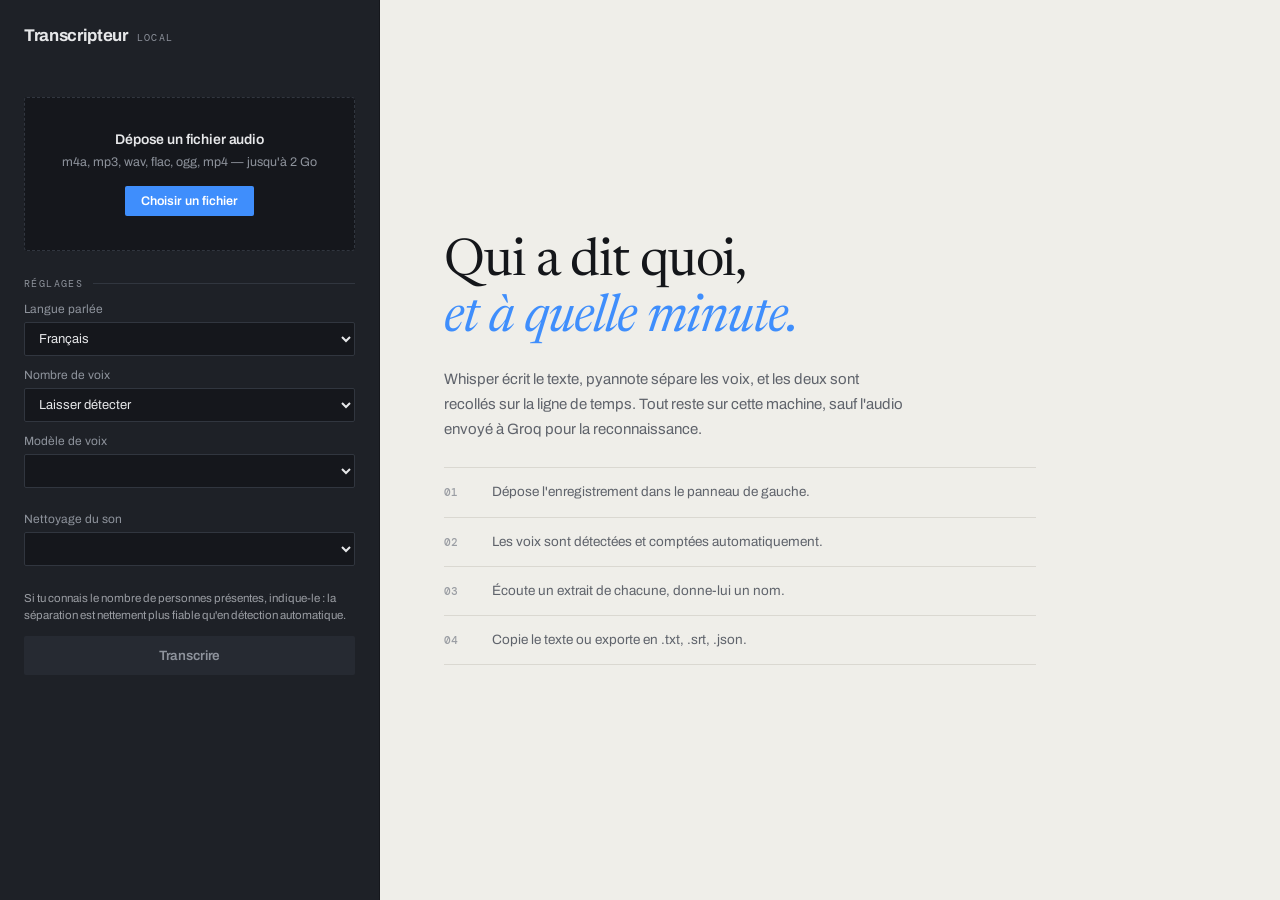
==== transcripteur/static/index.html @ 5317bdbe "Restituer ce qui s'est dit, plutôt qu'affirmer qui l'a dit Mesure qui tranche, sur la vraie réunion " ====
<!DOCTYPE html>
<html lang="fr">
<head>
<meta charset="utf-8">
<meta name="viewport" content="width=device-width, initial-scale=1">
<title>Transcripteur</title>
<link rel="preconnect" href="https://fonts.googleapis.com">
<link rel="preconnect" href="https://fonts.gstatic.com" crossorigin>
<link href="https://fonts.googleapis.com/css2?family=Archivo:wght@400;500;600;700&family=DM+Mono:wght@400;500&family=Newsreader:opsz,wght@6..72,400;6..72,500;6..72,600&display=swap" rel="stylesheet">
<style>
:root{
  --graphite:#1E2127;
  --graphite-deep:#15171C;
  --graphite-lift:#262A32;
  --line:#31363F;
  --paper:#EFEEE9;
  --paper-lift:#F7F6F2;
  --ink:#14161A;
  --ink-soft:#5F636B;
  --ink-faint:#9A9DA3;
  --on-dark:#E6E7E9;
  --on-dark-soft:#8E939C;
  --signal:#3F8EFC;
  --warn:#E4572E;
  --rail:380px;
  --sans:'Archivo',system-ui,sans-serif;
  --serif:'Newsreader',Georgia,serif;
  --mono:'DM Mono',ui-monospace,monospace;
}
*{box-sizing:border-box}
html,body{height:100%}
body{
  margin:0;
  font-family:var(--sans);
  background:var(--paper);
  color:var(--ink);
  -webkit-font-smoothing:antialiased;
}
button,input,select{font:inherit;color:inherit}
button{cursor:pointer;border:none;background:none}

/* ---------- ossature ---------- */
.shell{display:grid;grid-template-columns:var(--rail) 1fr;min-height:100vh}

.console{
  background:var(--graphite);
  color:var(--on-dark);
  padding:26px 24px 32px;
  display:flex;flex-direction:column;gap:26px;
  position:sticky;top:0;height:100vh;overflow-y:auto;
  border-right:1px solid var(--graphite-deep);
}
.stage{padding:0;min-width:0}

/* ---------- entête ---------- */
.wordmark{display:flex;align-items:baseline;gap:9px}
.wordmark b{
  font-weight:700;font-size:17px;letter-spacing:-.02em;
}
.wordmark span{
  font-family:var(--mono);font-size:10px;letter-spacing:.14em;
  text-transform:uppercase;color:var(--on-dark-soft);
}

/* ---------- dépôt du fichier ---------- */
.drop{
  border:1px dashed var(--line);
  border-radius:3px;
  padding:34px 18px;
  text-align:center;
  transition:border-color .18s,background .18s;
  background:var(--graphite-deep);
}
.drop.hot{border-color:var(--signal);background:#1A2230}
.drop h2{margin:0 0 6px;font-size:14px;font-weight:600;letter-spacing:-.01em}
.drop p{margin:0;font-size:12.5px;line-height:1.5;color:var(--on-dark-soft)}
.drop button{
  margin-top:14px;padding:8px 16px;
  background:var(--signal);color:#fff;border-radius:2px;
  font-size:12.5px;font-weight:600;
}
.drop button:hover{filter:brightness(1.08)}
.filetag{
  display:flex;align-items:center;justify-content:space-between;gap:10px;
  background:var(--graphite-deep);border:1px solid var(--line);
  border-radius:3px;padding:12px 14px;
}
.filetag .name{font-size:13px;font-weight:500;overflow:hidden;text-overflow:ellipsis;white-space:nowrap}
.filetag .meta{font-family:var(--mono);font-size:10.5px;color:var(--on-dark-soft);margin-top:3px}
.filetag button{color:var(--on-dark-soft);font-size:11px;text-decoration:underline;white-space:nowrap}
.filetag button:hover{color:var(--on-dark)}

/* ---------- réglages ---------- */
.group{display:flex;flex-direction:column;gap:12px}
.grouplabel{
  font-family:var(--mono);font-size:10px;letter-spacing:.14em;text-transform:uppercase;
  color:var(--on-dark-soft);display:flex;align-items:center;gap:10px;
}
.grouplabel::after{content:"";flex:1;height:1px;background:var(--line)}
.field{display:flex;flex-direction:column;gap:6px}
.field label{font-size:12px;color:var(--on-dark-soft)}
.field select,.field input{
  background:var(--graphite-deep);border:1px solid var(--line);
  border-radius:2px;padding:8px 10px;font-size:13px;color:var(--on-dark);
}
.field select:focus,.field input:focus{outline:2px solid var(--signal);outline-offset:1px}
.row{display:grid;grid-template-columns:1fr 1fr;gap:10px}
.hint{font-size:11.5px;line-height:1.5;color:var(--ink-faint);margin:0}

.go{
  width:100%;padding:12px;border-radius:2px;background:var(--signal);color:#fff;
  font-size:13.5px;font-weight:600;letter-spacing:-.01em;
}
.go:disabled{background:var(--graphite-lift);color:var(--on-dark-soft);cursor:not-allowed}
.go:not(:disabled):hover{filter:brightness(1.08)}

/* ---------- état ---------- */
.status{border-top:1px solid var(--line);padding-top:18px;margin-top:auto}
.status .stagetext{font-size:12.5px;display:flex;justify-content:space-between;gap:10px}
.status .stagetext em{font-style:normal;font-family:var(--mono);color:var(--on-dark-soft)}
.bar{height:2px;background:var(--line);margin-top:10px;overflow:hidden}
.bar i{display:block;height:100%;background:var(--signal);width:0;transition:width .4s ease}
.stop{
  width:100%;padding:9px;border-radius:2px;border:1px solid var(--line);
  background:var(--graphite-deep);color:var(--on-dark-soft);
  font-size:12.5px;font-weight:500;margin-top:8px;
}
.stop:hover{border-color:var(--warn);color:#F0C9BE}
.journal{
  margin-top:12px;border-top:1px solid var(--line);padding-top:10px;
  font-family:var(--mono);font-size:10.5px;line-height:1.7;
  color:var(--on-dark-soft);max-height:180px;overflow-y:auto;
}
.journal div{white-space:nowrap;overflow:hidden;text-overflow:ellipsis}
.journal div:last-child{color:var(--on-dark)}
.alert{
  border-left:2px solid var(--warn);padding:10px 12px;background:#2A1E1B;
  font-size:12.5px;line-height:1.5;color:#F0C9BE;border-radius:0 2px 2px 0;
}
.alert a{color:#fff}

/* ---------- écran vide ---------- */
.blank{
  min-height:100vh;display:flex;flex-direction:column;justify-content:center;
  padding:60px clamp(24px,5vw,80px);max-width:720px;
}
.blank h1{
  font-family:var(--serif);font-weight:400;font-size:clamp(34px,4.4vw,52px);
  line-height:1.08;letter-spacing:-.02em;margin:0 0 20px;
}
.blank h1 em{font-style:italic;color:var(--signal)}
.blank p{font-size:15px;line-height:1.65;color:var(--ink-soft);margin:0 0 26px;max-width:52ch}
.steps{display:flex;flex-direction:column;gap:0;border-top:1px solid #DAD8D1}
.steps div{
  display:grid;grid-template-columns:34px 1fr;gap:14px;align-items:baseline;
  padding:14px 0;border-bottom:1px solid #DAD8D1;
}
.steps b{font-family:var(--mono);font-size:11px;color:var(--ink-faint);font-weight:500}
.steps span{font-size:13.5px;color:var(--ink-soft);line-height:1.5}

/* ---------- première ouverture : la clé ---------- */
.setup{max-width:560px;padding:60px clamp(24px,5vw,80px);min-height:100vh;
  display:flex;flex-direction:column;justify-content:center}
.setup h1{font-family:var(--serif);font-weight:400;font-size:clamp(30px,3.8vw,44px);
  line-height:1.1;letter-spacing:-.02em;margin:0 0 16px}
.setup h1 em{font-style:italic;color:var(--signal)}
.setup p{font-size:15px;line-height:1.65;color:var(--ink-soft);margin:0 0 8px}
.setup ol{font-size:14.5px;line-height:1.75;color:var(--ink-soft);padding-left:20px;margin:14px 0 26px}
.setup a{color:var(--signal)}
.keyrow{display:flex;gap:8px;flex-wrap:wrap}
.keyrow input{flex:1;min-width:240px;font-family:var(--mono);font-size:13px;
  padding:11px 12px;border:1px solid #D6D4CD;border-radius:2px;background:#fff}
.keyrow input:focus{outline:2px solid var(--signal);outline-offset:1px}
.keyrow button{background:var(--signal);color:#fff;padding:11px 20px;border-radius:2px;
  font-size:13.5px;font-weight:600}
.keyrow button:disabled{background:#C9C7C0;cursor:not-allowed}
.keynote{font-size:12.5px;color:var(--ink-faint);margin-top:12px;line-height:1.55}
.keyerr{color:var(--warn);font-size:13px;margin-top:12px;font-weight:500}

/* ---------- bandeau des voix ---------- */
.channels{
  background:var(--paper-lift);border-bottom:1px solid #DAD8D1;
  padding:22px clamp(20px,4vw,44px);position:sticky;top:0;z-index:5;
  backdrop-filter:saturate(1.2);
}
.channels header{display:flex;align-items:baseline;justify-content:space-between;gap:16px;margin-bottom:16px;flex-wrap:wrap}
.channels h2{
  font-size:13px;font-weight:600;margin:0;letter-spacing:-.01em;
}
.channels h2 span{color:var(--ink-faint);font-weight:400}
.strips{display:grid;grid-template-columns:repeat(auto-fill,minmax(228px,1fr));gap:12px}
.strip{
  background:#fff;border:1px solid #E2E0D9;border-radius:3px;
  padding:12px 13px 13px;display:flex;flex-direction:column;gap:10px;
  border-top:2px solid var(--c);
}
.strip .top{display:flex;align-items:center;gap:9px}
.play{
  width:30px;height:30px;flex:none;border-radius:50%;
  background:var(--c);color:#fff;display:grid;place-items:center;
}
.play:disabled{opacity:.35;cursor:not-allowed}
.play svg{width:11px;height:11px;fill:currentColor;margin-left:1px}
.play.on svg{margin-left:0}
.strip .who{min-width:0;flex:1}
.strip .tag{
  font-family:var(--mono);font-size:10px;letter-spacing:.1em;text-transform:uppercase;
  color:var(--ink-faint);
}
.strip input{
  width:100%;border:none;border-bottom:1px solid #DDDBD4;background:none;
  padding:3px 0;font-size:14px;font-weight:500;letter-spacing:-.01em;
}
.strip input::placeholder{color:var(--ink-faint);font-weight:400}
.strip input:focus{outline:none;border-bottom-color:var(--c)}
.share{height:3px;background:#EAE8E1;border-radius:2px;overflow:hidden}
.share i{display:block;height:100%;background:var(--c);width:var(--w)}
.strip .stat{font-family:var(--mono);font-size:10.5px;color:var(--ink-faint);display:flex;justify-content:space-between}

/* ---------- transcription ---------- */
.doc{padding:34px clamp(20px,4vw,44px) 120px;max-width:860px}
.turn{display:grid;grid-template-columns:82px 1fr;gap:18px;padding:9px 0}
.turn+.turn{border-top:1px solid transparent}
.turn .tc{
  font-family:var(--mono);font-size:11px;color:var(--ink-faint);
  padding-top:6px;text-align:right;
}
.turn .tc:hover{color:var(--signal);text-decoration:underline}
.turn .said{min-width:0}
.turn .who{
  font-size:11px;font-weight:600;letter-spacing:.06em;text-transform:uppercase;
  color:var(--c);margin-bottom:3px;
}
.turn p{
  font-family:var(--serif);font-size:17.5px;line-height:1.62;margin:0;
  letter-spacing:-.005em;
}
.turn.same .who{visibility:hidden;height:0;margin:0}

/* ---------- lecteur ---------- */
.turn.live{background:#E7E4DA;border-radius:3px}
.turn.live p{color:var(--ink)}
.doc{padding-bottom:190px}

.deck{
  background:var(--graphite);color:var(--on-dark);
  border-top:1px solid var(--graphite-deep);
  padding:12px clamp(20px,4vw,44px) 14px;
  display:flex;flex-direction:column;gap:9px;
}
.deck[hidden]{display:none}
.deck .line{display:flex;align-items:center;gap:14px}
.deck button{color:var(--on-dark-soft)}
.deck button:hover{color:var(--on-dark)}
.deck .main{
  width:38px;height:38px;flex:none;border-radius:50%;
  background:var(--signal);color:#fff;display:grid;place-items:center;
}
.deck .main:hover{filter:brightness(1.1);color:#fff}
.deck .main svg{width:13px;height:13px;fill:currentColor}
.deck .skip{font-family:var(--mono);font-size:10.5px;letter-spacing:.02em;white-space:nowrap}
.deck .clock{font-family:var(--mono);font-size:11.5px;color:var(--on-dark-soft);white-space:nowrap}
.deck .who{font-size:12px;color:var(--on-dark-soft);overflow:hidden;text-overflow:ellipsis;
  white-space:nowrap;flex:1;text-align:right}
.deck .who b{color:var(--c,var(--on-dark));font-weight:600}
.scrub{
  position:relative;height:16px;flex:1;cursor:pointer;display:flex;align-items:center;
}
.scrub .track{height:3px;width:100%;background:var(--line);border-radius:2px;overflow:hidden}
.scrub .track i{display:block;height:100%;background:var(--signal);width:0}
.scrub .head{
  position:absolute;top:50%;width:10px;height:10px;border-radius:50%;
  background:#fff;transform:translate(-50%,-50%);left:0;pointer-events:none;
}
.deck .follow{font-size:11.5px;display:flex;align-items:center;gap:6px;white-space:nowrap}
.deck .follow i{width:7px;height:7px;border-radius:50%;background:var(--line);display:block}
.deck .follow.on i{background:var(--signal)}
.deck .rate{font-family:var(--mono);font-size:11px;min-width:34px;text-align:center}
@media (max-width:720px){
  .deck .skip,.deck .who{display:none}
}

.dock{position:fixed;bottom:0;left:0;right:0;z-index:9}
.dock[hidden]{display:none}
@media (min-width:901px){ .dock{left:var(--rail)} }
.exportbar{
  background:var(--paper-lift);border-top:1px solid #DFDDD6;
  padding:11px clamp(20px,4vw,44px);display:flex;gap:8px;flex-wrap:wrap;align-items:center;
}
.exportbar button{
  border:1px solid #D6D4CD;background:#fff;padding:8px 14px;border-radius:2px;
  font-size:12.5px;font-weight:500;
}
.exportbar button:hover{border-color:var(--ink);}
.exportbar .said{font-size:12px;color:var(--ink-faint);align-self:center}

@media (max-width:900px){
  .shell{grid-template-columns:1fr}
  .console{position:static;height:auto;border-right:none;border-bottom:1px solid var(--graphite-deep)}
  .channels{position:static}
  .turn{grid-template-columns:1fr;gap:2px}
  .turn .tc{text-align:left;padding-top:0}
}
@media (prefers-reduced-motion:reduce){
  *{transition:none!important;animation:none!important}
}
:focus-visible{outline:2px solid var(--signal);outline-offset:2px}
  .panneau{
    border-top:1px solid var(--rule);padding:14px clamp(16px,3vw,28px);
    max-height:46vh;overflow-y:auto;background:var(--paper);font-size:13px;
  }
  .panneau h4{font-size:12px;letter-spacing:.08em;text-transform:uppercase;
    color:var(--ink-faint);margin:0 0 10px}
  .panneau .row{display:flex;gap:10px;align-items:flex-start;padding:7px 0;
    border-bottom:1px solid var(--rule)}
  .panneau .row:last-child{border-bottom:0}
  .panneau .av{color:var(--ink-faint);text-decoration:line-through}
  .panneau .ap{color:var(--ink)}
  .panneau label{display:flex;gap:7px;align-items:center;cursor:pointer}
  .panneau .opts{display:flex;gap:16px;flex-wrap:wrap;align-items:center;margin-bottom:12px}
  .panneau pre{white-space:pre-wrap;font:inherit;margin:0}
  .cmp{display:grid;grid-template-columns:1fr 1fr;gap:16px;margin-top:6px}
  .cmp p{margin:2px 0 0;line-height:1.5}
  .cmph{font-size:10.5px;letter-spacing:.09em;text-transform:uppercase;color:var(--ink-faint)}
  .cmp mark{background:none;padding:0}
  .cmp mark.ote{background:rgba(228,87,46,.16);text-decoration:line-through;
    text-decoration-color:rgba(228,87,46,.6)}
  .cmp mark.mis{background:rgba(125,175,58,.20)}
  .panneau .extrait{margin:4px 0 0;color:var(--ink-faint);line-height:1.45}
  @media (max-width:720px){ .cmp{grid-template-columns:1fr} }
  .apercu{margin-top:10px;border:1px solid var(--rule);border-radius:8px;
    padding:10px 12px;background:var(--paper-2,rgba(0,0,0,.02));max-height:260px;
    overflow:auto}
  .apercu-tete{font-size:10.5px;letter-spacing:.09em;text-transform:uppercase;
    color:var(--ink-faint);margin-bottom:6px}
  .apercu pre{white-space:pre-wrap;font:inherit;font-size:12px;line-height:1.5;
    margin:0;color:var(--ink-soft)}
  .panneau .keyrow{display:flex;gap:8px;margin:6px 0}
  .panneau .keyrow input{flex:1;padding:8px 11px;border:1px solid var(--rule);
    border-radius:7px;background:var(--paper);color:var(--ink);font:inherit;font-size:12.5px}
  .panneau .keyerr{color:var(--warn,#c0392b)}
  .panneau textarea{
    width:100%;margin-top:10px;padding:9px 11px;border:1px solid var(--rule);
    border-radius:7px;background:var(--paper);color:var(--ink);
    font:inherit;font-size:12.5px;resize:vertical;
  }
</style>
</head>
<body>
<div class="shell">

  <aside class="console">
    <div class="wordmark"><b>Transcripteur</b><span>local</span></div>

    <div id="alerts"></div>

    <div id="dropzone" class="drop">
      <h2>Dépose un fichier audio</h2>
      <p>m4a, mp3, wav, flac, ogg, mp4&nbsp;— jusqu'à 2 Go</p>
      <button type="button" id="pick">Choisir un fichier</button>
      <input type="file" id="file" accept="audio/*,video/mp4,video/quicktime" hidden>
    </div>

    <div class="group">
      <div class="grouplabel">Réglages</div>
      <div class="field">
        <label for="lang">Langue parlée</label>
        <select id="lang">
          <option value="fr" selected>Français</option>
          <option value="en">Anglais</option>
          <option value="es">Espagnol</option>
          <option value="de">Allemand</option>
          <option value="it">Italien</option>
          <option value="pt">Portugais</option>
          <option value="nl">Néerlandais</option>
          <option value="zh">Chinois (mandarin)</option>
          <option value="ja">Japonais</option>
          <option value="ko">Coréen</option>
          <option value="ru">Russe</option>
          <option value="uk">Ukrainien</option>
          <option value="pl">Polonais</option>
          <option value="cs">Tchèque</option>
          <option value="ro">Roumain</option>
          <option value="el">Grec</option>
          <option value="tr">Turc</option>
          <option value="ar">Arabe</option>
          <option value="he">Hébreu</option>
          <option value="hi">Hindi</option>
          <option value="id">Indonésien</option>
          <option value="vi">Vietnamien</option>
          <option value="sv">Suédois</option>
          <option value="da">Danois</option>
          <option value="no">Norvégien</option>
          <option value="fi">Finnois</option>
          <option value="">Détection automatique</option>
        </select>
      </div>
      <div class="field">
        <label for="count">Nombre de voix</label>
        <select id="count">
          <option value="auto" selected>Laisser détecter</option>
          <option value="1">1 (pas de séparation)</option>
          <option value="2">2</option>
          <option value="3">3</option>
          <option value="4">4</option>
          <option value="5">5</option>
          <option value="6">6</option>
          <option value="7">7</option>
          <option value="8">8</option>
        </select>
      </div>
      <div class="field">
        <label for="emb">Modèle de voix</label>
        <select id="emb"></select>
        <p class="hint" id="embnote" style="margin-top:6px"></p>
      </div>
      <div class="field">
        <label for="clean">Nettoyage du son</label>
        <select id="clean"></select>
        <p class="hint" id="cleannote" style="margin-top:6px"></p>
      </div>
      <p class="hint">Si tu connais le nombre de personnes présentes, indique-le : la séparation est nettement plus fiable qu'en détection automatique.</p>
      <button class="go" id="go" disabled>Transcrire</button>
    </div>

    <button id="changekey" style="font-size:11.5px;color:var(--on-dark-soft);text-decoration:underline;text-align:left" hidden>Changer la clé Groq</button>

    <div class="status" id="status" hidden>
      <div class="stagetext"><span id="stage">En attente</span><em id="pct">0 %</em></div>
      <div class="stagetext" style="margin-top:4px"><span style="color:var(--ink-faint);font-size:11.5px" id="elapsed"></span></div>
      <div class="bar"><i id="fill"></i></div>
      <button class="stop" id="stop" hidden>Arrêter le traitement</button>
      <div class="journal" id="journal"></div>
    </div>
  </aside>

  <main class="stage" id="stage-area">
    <div class="blank">
      <h1>Qui a dit quoi,<br><em>et à quelle minute.</em></h1>
      <p>Whisper écrit le texte, pyannote sépare les voix, et les deux sont recollés sur la ligne de temps. Tout reste sur cette machine, sauf l'audio envoyé à Groq pour la reconnaissance.</p>
      <div class="steps">
        <div><b>01</b><span>Dépose l'enregistrement dans le panneau de gauche.</span></div>
        <div><b>02</b><span>Les voix sont détectées et comptées automatiquement.</span></div>
        <div><b>03</b><span>Écoute un extrait de chacune, donne-lui un nom.</span></div>
        <div><b>04</b><span>Copie le texte ou exporte en .txt, .srt, .json.</span></div>
      </div>
    </div>
  </main>

</div>

<div class="dock" id="dock" hidden>
<div class="exportbar">
      <button data-x="copy">Copier le texte</button>
      <button data-x="txt">Enregistrer .txt</button>
      <button data-x="srt">Sous-titres .srt</button>
      <button data-x="json">Données .json</button>
      <button id="reread">Relire</button>
      <button id="sum">Résumer</button>
      <button id="asread" hidden>Voir la version relue</button>
      <span class="said" id="said"></span>
</div>
<div class="panneau" id="panneau" hidden></div>
<div class="deck" id="deck" hidden>
  <div class="line">
    <button class="skip" id="prev" aria-label="Réplique précédente">◀◀</button>
    <button class="main" id="pp" aria-label="Lecture">
      <svg viewBox="0 0 12 12"><path d="M2 1l9 5-9 5z"/></svg>
    </button>
    <button class="skip" id="next" aria-label="Réplique suivante">▶▶</button>
    <button class="skip" id="back" aria-label="Reculer de 10 secondes">−10 s</button>
    <div class="scrub" id="scrub" role="slider" aria-label="Position de lecture" tabindex="0">
      <div class="track"><i id="played"></i></div>
      <div class="head" id="head"></div>
    </div>
    <button class="skip" id="fwd" aria-label="Avancer de 10 secondes">+10 s</button>
    <button class="rate" id="rate" aria-label="Vitesse de lecture">1×</button>
  </div>
  <div class="line">
    <span class="clock" id="clock">0:00 / 0:00</span>
    <button class="follow on" id="follow" aria-pressed="true"><i></i>Suivre le texte</button>
    <span class="who" id="nowwho"></span>
  </div>
</div>
</div>


<audio id="player" hidden></audio>
<audio id="sampler" hidden></audio>

<script>
const $ = s => document.querySelector(s);
const api = (p, o) => fetch(p, o).then(async r => {
  const body = await r.json().catch(() => ({}));
  if (!r.ok) throw new Error(body.detail || `Erreur ${r.status}`);
  return body;
});

let picked = null, jobId = null, job = null, objectUrl = null, poll = null;
let names = {};

/* ---------- première ouverture : la clé ---------- */
let ready = false;

api('/api/health').then(h => {
  ready = h.has_key;
  if (!ready) askForKey();
  else if (!h.key_from_env) $('#changekey').hidden = false;
}).catch(() => {});

/* ---------- modèles de voix ----------

   Le catalogue vient du serveur et se réordonne selon la langue choisie :
   un modèle entraîné sur du mandarin n'a rien à faire en tête de liste
   pour du français. Le classement traduit la langue d'entraînement, pas
   une précision mesurée — l'intitulé le dit, pour ne pas laisser croire
   à un palmarès.

   Rien n'est téléchargé ici. Le poids s'affiche à côté des modèles
   absents, et le fichier ne part qu'au lancement d'une transcription. */
let catalogue = [];
let nettoyeurs = [];

async function loadModels() {
  const sel = $('#emb'), note = $('#embnote');
  const wanted = sel.value;
  try {
    const data = await api('/api/models?langue=' + encodeURIComponent($('#lang').value));
    catalogue = data.modeles;
    nettoyeurs = data.nettoyeurs || [];
    const vieux = $('#clean').value;
    $('#clean').innerHTML = nettoyeurs.map(n => {
      const poids = n.telecharge ? 'sur cet ordinateur' : `${Math.round(n.mo)} Mo à télécharger`;
      return `<option value="${n.cle}">${escapeHtml(n.nom)} — ${poids}</option>`;
    }).join('') + '<option value="">Aucun — garder le son tel quel</option>';
    $('#clean').value = vieux || data.nettoyeur_defaut || '';
    describeClean();
    sel.innerHTML = '<option value="auto">Choisir pour moi, selon la langue</option>'
      + catalogue.map(m => {
        const poids = m.telecharge ? 'sur cet ordinateur' : `${Math.round(m.mo)} Mo à télécharger`;
        return `<option value="${m.cle}">${escapeHtml(m.nom)} — ${poids}</option>`;
      }).join('');
    sel.value = (wanted && (wanted === 'auto' || catalogue.some(m => m.cle === wanted)))
      ? wanted : 'auto';
    describeModel();
  } catch {
    note.textContent = '';
  }
}

function describeModel() {
  const note = $('#embnote');
  if ($('#emb').value === 'auto') {
    note.textContent = $('#lang').value
      ? "Le modèle sera choisi d'après la langue indiquée."
      : "La langue sera reconnue sur une minute d'enregistrement, puis le "
        + "modèle choisi en conséquence. Si l'enregistrement mêle plusieurs "
        + "langues, indiquer la langue principale donne un meilleur résultat.";
    return;
  }
  const m = catalogue.find(x => x.cle === $('#emb').value);
  if (!m) { note.textContent = ''; return; }
  const lent = m.poids >= 1.8 ? ` Environ ${m.poids.toFixed(1)}× le temps de calcul du plus rapide.` : '';
  note.textContent = m.note + lent +
    (m.telecharge ? '' : ' Le téléchargement se fera au lancement, une seule fois.');
}

function describeClean() {
  const n = nettoyeurs.find(x => x.cle === $('#clean').value);
  const note = $('#cleannote');
  if (!n) {
    note.textContent = "Le son part tel quel. À essayer si l'enregistrement est "
      + "déjà propre, ou si le nettoyage dégrade le résultat.";
    return;
  }
  note.textContent = n.note + ` Compter environ une minute de calcul par `
    + `${Math.round(n.vitesse)} minutes d'enregistrement.`;
}

$('#clean').onchange = describeClean;
$('#emb').onchange = describeModel;
$('#lang').addEventListener('change', loadModels);
loadModels();

/* ---------- relecture et résumé ---------- */
let relOpts = null, relTimer = null, corrections = [];

/* Le contexte saisi est retenu d'un panneau à l'autre : les sigles et les
   rôles valent pour la relecture comme pour le résumé, et personne n'a
   envie de les retaper. */
let contexteMemo = '';

/* Le choix du modèle de relecture n'est pas un réglage de confort : un
   modèle à grand contexte lit la réunion entière d'un coup, un petit la
   lit par tranches de dix blocs sans savoir ce qui s'est dit avant. On
   le montre donc, au lieu de laisser deviner. */
async function majModeles() {
  const sel = $('#rmod');
  if (!sel) return;
  let d;
  try { d = await api('/api/relecture/modeles'); } catch { return; }
  const choisi = sel.value || d.defaut;
  sel.innerHTML = d.modeles.map(m => `<option value="${m.cle}"
    ${m.dispo ? '' : 'disabled'} ${m.cle === choisi && m.dispo ? 'selected' : ''}>
    ${m.nom}${m.dispo ? '' : ' — clé manquante'}</option>`).join('');
  const actuel = d.modeles.find(m => m.cle === sel.value) || {};
  const manquants = d.modeles.filter(m => !m.dispo && m.gratuit);
  $('#rmodnote').innerHTML = (actuel.note || '')
    + (actuel.un_appel
        ? ' <b>Lit la réunion entière d\'un seul coup.</b>'
        : ' <b>Lit par tranches de dix blocs</b>, sans voir le reste de la réunion.')
    + (manquants.length && !actuel.un_appel
        ? ` <a href="#" id="addkey">Ajouter une clé ${manquants[0].fournisseur === 'google'
            ? 'Gemini (gratuite)' : manquants[0].nom}</a> pour la lecture d'un seul tenant.`
        : '');
  const lien = $('#addkey');
  if (lien) lien.onclick = (e) => { e.preventDefault(); panneauCle(d.fournisseurs); };
}

/* Saisie d'une clé pour un fournisseur donné, sans quitter le panneau. */
function panneauCle(fiches) {
  const f = fiches.google ? 'google' : Object.keys(fiches)[0];
  const fiche = fiches[f];
  $('#rmodnote').innerHTML = `<div class="keyrow">
      <input type="password" id="kin" placeholder="${[].concat(fiche.prefixe).join(' ou ')}…"
             spellcheck="false" autocomplete="off">
      <button id="ksave">Enregistrer</button>
    </div>
    <span class="hint">Gratuit, sans carte bancaire, sur
    <a href="https://${fiche.ou}" target="_blank" rel="noopener">${fiche.ou}</a>.
    La clé est rangée dans le trousseau du système et n'est envoyée qu'à
    ${fiche.nom}.</span>`;
  $('#kin').focus();
  $('#ksave').onclick = async () => {
    const b = $('#ksave');
    b.disabled = true; b.textContent = 'Vérification…';
    try {
      await api('/api/key', { method: 'POST',
        headers: { 'Content-Type': 'application/json' },
        body: JSON.stringify({ key: $('#kin').value, fournisseur: f }) });
      majModeles();
    } catch (err) {
      $('#rmodnote').innerHTML = `<span class="keyerr">${escapeHtml(err.message)}</span>`;
      setTimeout(() => majModeles(), 2500);
    }
  };
}
function ctx() {
  const champ = $('#rctx') || $('#sctx');
  contexteMemo = champ ? champ.value.trim() : contexteMemo;
  return contexteMemo;
}

/* Ces deux boutons vivent dans le socle, affiché dès l'écran de la clé.
   Sans ce garde-fou, les cliquer avant d'avoir un transcript lèverait une
   erreur sur `job.id`. */
function pret() {
  if (job && job.status === 'done' && job.blocks && job.blocks.length) return true;
  flash('Il faut un transcript terminé.');
  return false;
}

async function ensureRelOpts() {
  if (!relOpts) relOpts = await api('/api/relecture');
  return relOpts;
}

function closePanel() { $('#panneau').hidden = true; $('#panneau').innerHTML = ''; }

$('#reread').onclick = async () => {
  if (!pret()) return;
  const o = await ensureRelOpts();
  const p = $('#panneau');
  p.hidden = false;
  p.innerHTML = `<h4>Relecture</h4>
    <div class="opts">
      <label><input type="checkbox" id="ratt" checked> Corriger l'attribution</label>
      <label><input type="checkbox" id="rtxt" checked> Corriger le texte</label>
      <select id="rmod">${o.modeles.map(m =>
        `<option value="${m.cle}"${m.cle === o.defaut ? ' selected' : ''}>${escapeHtml(m.nom)}</option>`).join('')}</select>
      <button id="rgo">Lancer</button>
      <button id="rno">Fermer</button>
    </div>
    <p class="hint" id="rmodnote">…</p>
    <textarea id="rctx" rows="3" placeholder="Contexte : sigles, noms propres, rôle de chacun. Par exemple « AEPP = Association des entreprises. Vincent développe le site, Annie dirige, Dominique gère les locaux. »"></textarea>
    <p class="hint" id="rcout">…</p>
    <p class="hint">L'original n'est pas modifié : les corrections s'affichent
    ici une par une et se décochent. L'attribution se juge sur la syntaxe, ce
    qui répare les phrases coupées en deux — mais une personne qui termine la
    phrase d'une autre reste indétectable par ce moyen.</p>`;
  const majCout = async () => {
    const q = `attribution=${$('#ratt').checked ? 1 : 0}&texte=${$('#rtxt').checked ? 1 : 0}`;
    try {
      const c = await api(`/api/jobs/${job.id}/cout?${q}`);
      const milliers = Math.round(c.jetons / 1000);
      $('#rcout').textContent = `Environ ${milliers} 000 jetons pour ${c.blocs} blocs. `
        + `Le forfait gratuit de Groq en donne 200 000 par jour et par modèle : `
        + `si l'un est épuisé, en choisir un autre dans la liste.`;
    } catch { $('#rcout').textContent = ''; }
  };
  $('#rmod').onchange = () => { majModeles(); majCout(); };
  $('#ratt').onchange = majCout;
  $('#rtxt').onchange = majCout;
  majCout();
  $('#rctx').value = contexteMemo;
  majModeles();
  $('#rno').onclick = closePanel;
  $('#rgo').onclick = async () => {
    const body = { attribution: $('#ratt').checked, texte: $('#rtxt').checked,
                   modele: $('#rmod').value, contexte: ctx() };
    if (!body.attribution && !body.texte) { flash('Rien à relire'); return; }
    $('#rgo').disabled = true;
    try {
      await api(`/api/jobs/${job.id}/relire`, { method: 'POST',
        headers: { 'Content-Type': 'application/json' }, body: JSON.stringify(body) });
      pollRelecture();
    } catch (e) { p.innerHTML = `<h4>Relecture</h4><p>${escapeHtml(String(e))}</p>`; }
  };
};

function pollRelecture() {
  clearInterval(relTimer);
  relTimer = setInterval(async () => {
    const fresh = await api(`/api/jobs/${job.id}?light=1`).catch(() => null);
    const r = fresh && fresh.relecture;
    if (!r) return;
    if (r.status === 'running') {
      $('#panneau').innerHTML = `<h4>Relecture en cours</h4><pre>${
        escapeHtml((r.notes || []).join('\n') || 'lecture des premiers blocs…')}</pre>`;
      return;
    }
    clearInterval(relTimer);
    job.relecture = r;
    if (r.status === 'error') {
      $('#panneau').innerHTML = `<h4>Relecture</h4><p>${escapeHtml(r.error || 'échec')}</p>`;
      return;
    }
    corrections = r.corrections || [];
    showCorrections();
  }, 1500);
}

/* Comparaison alignée.

   Les deux versions se lisent côte à côte, à la même hauteur et sur la
   même portion de texte, sinon l'œil doit chercher ce qui a changé. Les
   mots retirés sont marqués à gauche, les mots ajoutés à droite ; le
   reste est identique de part et d'autre et sert de repère. */

const DIFF_MAX_MOTS = 1200;   // au-delà, la table LCS coûte trop cher

function diffMots(a, b) {
  const A = a.split(/\s+/).filter(Boolean), B = b.split(/\s+/).filter(Boolean);
  // Un bloc démesuré ferait une table de plusieurs millions de cases et
  // figerait la page. On renonce alors au mot à mot et on montre les deux
  // versions entières, ce qui reste comparable puisqu'elles sont alignées.
  if (A.length > DIFF_MAX_MOTS || B.length > DIFF_MAX_MOTS)
    return [{ t: '-', mots: A }, { t: '+', mots: B }];
  // plus longue sous-suite commune, en table
  const n = A.length, m = B.length;
  const T = Array.from({ length: n + 1 }, () => new Uint32Array(m + 1));
  for (let i = n - 1; i >= 0; i--)
    for (let j = m - 1; j >= 0; j--)
      T[i][j] = A[i] === B[j] ? T[i + 1][j + 1] + 1 : Math.max(T[i + 1][j], T[i][j + 1]);
  const out = [];
  let i = 0, j = 0;
  const pousse = (t, mot) => {
    const dernier = out[out.length - 1];
    if (dernier && dernier.t === t) dernier.mots.push(mot);
    else out.push({ t, mots: [mot] });
  };
  while (i < n && j < m) {
    if (A[i] === B[j]) { pousse('=', A[i]); i++; j++; }
    else if (T[i + 1][j] >= T[i][j + 1]) { pousse('-', A[i]); i++; }
    else { pousse('+', B[j]); j++; }
  }
  while (i < n) pousse('-', A[i++]);
  while (j < m) pousse('+', B[j++]);
  return out;
}

function peindre(parts, garde) {
  return parts.filter(p => p.t === '=' || p.t === garde)
    .map(p => p.t === '='
      ? escapeHtml(p.mots.join(' '))
      : `<mark class="${garde === '-' ? 'ote' : 'mis'}">${escapeHtml(p.mots.join(' '))}</mark>`)
    .join(' ');
}

function comparer(avant, apres) {
  const d = diffMots(avant, apres);
  return `<div class="cmp">
    <div><span class="cmph">Actuel</span><p>${peindre(d, '-')}</p></div>
    <div><span class="cmph">Proposé</span><p>${peindre(d, '+')}</p></div>
  </div>`;
}

/* Pour une frontière, la comparaison ne porte pas sur un bloc mais sur la
   paire : ce sont les mots qui traversent la limite qu'il faut voir. */
function pairFrontiere(c) {
  const b = job.blocks, i = c.bloc, n = c.mots;
  const voisin = n > 0 ? i - 1 : i + 1;
  if (!b[i] || !b[voisin]) return null;
  const mots = (x) => (b[x].words || []).map(w => (w.text || '').trim());
  const gauche = n > 0 ? voisin : i, droite = n > 0 ? i : voisin;
  const mg = mots(gauche), md = mots(droite);
  const bouge = n > 0 ? md.slice(0, n) : mg.slice(n);
  const avant = `${mg.join(' ')} ⁄ ${md.join(' ')}`;
  const apres = n > 0
    ? `${mg.concat(bouge).join(' ')} ⁄ ${md.slice(n).join(' ')}`
    : `${mg.slice(0, n).join(' ')} ⁄ ${bouge.concat(md).join(' ')}`;
  return { avant, apres, bouge: bouge.join(' ') };
}

function describeCorrection(c, i) {
  if (c.type === 'locuteur') {
    const b = job.blocks[c.bloc];
    return `<div><b>${escapeHtml(c.avant)}</b> → <b class="ap">${escapeHtml(c.apres)}</b>
      <span class="hint">bloc ${c.bloc}</span></div>
      <p class="extrait">${escapeHtml((b ? b.text : '').slice(0, 300))}</p>`;
  }
  if (c.type === 'frontiere') {
    const p = pairFrontiere(c);
    const n = c.mots;
    const sens = n > 0 ? 'rendus au bloc précédent' : 'passés au bloc suivant';
    const tete = `<div><span class="hint">bloc ${c.bloc} — « ${escapeHtml(p ? p.bouge : '')} »
      ${sens}</span></div>`;
    return p ? tete + comparer(p.avant, p.apres) : tete;
  }
  return comparer(c.avant, c.apres);
}

function showCorrections() {
  const p = $('#panneau');
  if (!corrections.length) {
    p.innerHTML = `<h4>Relecture</h4><p>Aucune correction proposée.</p>
      <div class="opts"><button id="rno">Fermer</button></div>`;
    $('#rno').onclick = closePanel;
    return;
  }
  p.innerHTML = `<h4>${corrections.length} correction(s) proposée(s)</h4>
    ${corrections.map((c, i) => `<div class="row">
      <label><input type="checkbox" class="ck" data-i="${i}" checked></label>
      <div>${describeCorrection(c, i)}</div></div>`).join('')}
    <div class="opts" style="margin-top:12px">
      <button id="rapp">Appliquer la sélection</button>
      <button id="rno">Fermer</button>
    </div>`;
  $('#rno').onclick = closePanel;
  $('#rapp').onclick = async () => {
    const gardees = [...p.querySelectorAll('.ck')].filter(c => c.checked)
      .map(c => corrections[+c.dataset.i]);
    const out = await api(`/api/jobs/${job.id}/appliquer`, { method: 'POST',
      headers: { 'Content-Type': 'application/json' },
      body: JSON.stringify({ corrections: gardees }) });
    job.relecture.blocks = out.blocks;
    relu = true;
    $('#asread').hidden = false;
    $('#asread').textContent = "Voir l'original";
    render();
    flash(`${gardees.length} correction(s) appliquée(s)`);
  };
  $('#asread').hidden = false;
}

$('#asread').onclick = () => {
  relu = !relu;
  $('#asread').textContent = relu ? "Voir l'original" : 'Voir la version relue';
  render();
};

$('#sum').onclick = async () => {
  if (!pret()) return;
  const o = await ensureRelOpts();
  const p = $('#panneau');
  p.hidden = false;
  p.innerHTML = `<h4>Résumé</h4>
    <div class="opts">
      <select id="sform">${o.resumes.map(r =>
        `<option value="${r.cle}">${escapeHtml(r.nom)}</option>`).join('')}</select>
      <select id="smod">${o.modeles.map(m =>
        `<option value="${m.cle}"${m.cle === o.defaut ? ' selected' : ''}>${escapeHtml(m.nom)}</option>`).join('')}</select>
      <button id="sgo">Rédiger</button>
      <button id="rno">Fermer</button>
    </div>
    <div class="apercu" id="sapercu"></div>
    <textarea id="sctx" rows="2" placeholder="Contexte : sigles, noms propres, rôle de chacun."></textarea>`;
  $('#sctx').value = contexteMemo;

  /* L'aperçu montre la forme, pas le contenu : on choisit un format de
     restitution sans avoir à le payer pour découvrir ce qu'il donne. */
  const apercus = Object.fromEntries(o.resumes.map(r => [r.cle, r.apercu]));
  const majApercu = () => {
    const t = apercus[$('#sform').value] || '';
    $('#sapercu').innerHTML = `<div class="apercu-tete">Aperçu de la forme</div>`
      + `<pre>${escapeHtml(t)}</pre>`;
  };
  $('#sform').onchange = majApercu;
  majApercu();
  $('#rno').onclick = closePanel;
  $('#sgo').onclick = async () => {
    $('#sgo').disabled = true;
    $('#sgo').textContent = 'Rédaction…';
    try {
      const out = await api(`/api/jobs/${job.id}/resume`, { method: 'POST',
        headers: { 'Content-Type': 'application/json' },
        body: JSON.stringify({ forme: $('#sform').value, modele: $('#smod').value,
                               contexte: ctx() }) });
      p.innerHTML = `<h4>Résumé</h4><pre id="stexte">${escapeHtml(out.texte)}</pre>
        <div class="opts" style="margin-top:12px">
          <button id="scopy">Copier</button>
          <button id="ssave">Enregistrer .txt</button>
          <button id="rno">Fermer</button>
        </div>`;
      $('#rno').onclick = closePanel;
      $('#scopy').onclick = () => {
        navigator.clipboard.writeText(out.texte); flash('Résumé copié');
      };
      $('#ssave').onclick = () => download(out.texte, 'resume.txt');
    } catch (e) {
      p.innerHTML = `<h4>Résumé</h4><p>${escapeHtml(String(e))}</p>`;
    }
  };
};

$('#changekey').onclick = askForKey;
// [data-x] et pas « tous les boutons de la barre » : la barre contient
// aussi Relire, Résumer et la bascule, dont les gestionnaires étaient
// écrasés ici, ce qui déclenchait un export « .undefined ».
document.querySelectorAll('.exportbar button[data-x]').forEach(
  b => b.onclick = () => exportAs(b.dataset.x));

function askForKey() {
  $('#dock').hidden = false;
  $('#stage-area').innerHTML = `<div class="setup">
    <h1>Une clé, <em>et c'est tout.</em></h1>
    <p>La reconnaissance de la parole passe par Groq. Il te faut une clé
    gratuite, à coller une seule fois.</p>
    <ol>
      <li>Ouvre <a href="https://console.groq.com/keys" target="_blank" rel="noopener">console.groq.com/keys</a></li>
      <li>Connecte-toi (Google ou e-mail, sans carte bancaire)</li>
      <li>Clique sur <b>Create API Key</b> et copie ce qui s'affiche</li>
    </ol>
    <div class="keyrow">
      <input type="password" id="keyinput" placeholder="gsk_…" spellcheck="false" autocomplete="off">
      <button id="keysave">Enregistrer</button>
    </div>
    <div class="keyerr" id="keyerr"></div>
    <p class="keynote">La clé est rangée dans ton dossier personnel, sur cette machine.
    Elle n'est envoyée qu'à Groq.</p>
  </div>`;

  const input = $('#keyinput'), save = $('#keysave');
  input.focus();
  input.onkeydown = e => { if (e.key === 'Enter') save.click(); };
  save.onclick = async () => {
    $('#keyerr').textContent = '';
    save.disabled = true; save.textContent = 'Vérification…';
    try {
      await api('/api/key', {
        method: 'POST',
        headers: { 'Content-Type': 'application/json' },
        body: JSON.stringify({ key: input.value }),
      });
      ready = true;
      $('#changekey').hidden = false;
      location.reload();
    } catch (err) {
      $('#keyerr').textContent = err.message;
      save.disabled = false; save.textContent = 'Enregistrer';
    }
  };
}

/* ---------- dépôt du fichier ---------- */
const zone = $('#dropzone');
$('#pick').onclick = () => $('#file').click();
$('#file').onchange = e => e.target.files[0] && accept(e.target.files[0]);

['dragenter','dragover'].forEach(ev => zone.addEventListener(ev, e => {
  e.preventDefault(); zone.classList.add('hot');
}));
['dragleave','drop'].forEach(ev => zone.addEventListener(ev, e => {
  e.preventDefault(); zone.classList.remove('hot');
}));
zone.addEventListener('drop', e => {
  const f = e.dataTransfer.files[0];
  if (f) accept(f);
});
document.addEventListener('dragover', e => e.preventDefault());
document.addEventListener('drop', e => e.preventDefault());

function accept(file) {
  picked = file;
  if (objectUrl) URL.revokeObjectURL(objectUrl);
  objectUrl = URL.createObjectURL(file);
  $('#player').src = objectUrl;

  const mb = (file.size / 1048576).toFixed(1);
  zone.outerHTML = `<div class="filetag" id="dropzone">
      <div style="min-width:0">
        <div class="name">${escapeHtml(file.name)}</div>
        <div class="meta">${mb} Mo</div>
      </div>
      <button type="button" id="clear">Changer</button>
    </div>`;
  $('#clear').onclick = () => location.reload();
  $('#go').disabled = false;
}

/* ---------- lancement ---------- */
$('#go').onclick = async () => {
  if (!picked) return;
  if (!ready) { askForKey(); return; }
  const count = $('#count').value;
  const form = new FormData();
  form.append('file', picked);
  form.append('language', $('#lang').value);
  form.append('diarize', count === '1' ? 'false' : 'true');
  form.append('embedding', $('#emb').value);
  form.append('denoise', $('#clean').value);
  if (count !== 'auto' && count !== '1') form.append('speakers', count);

  $('#go').disabled = true;
  $('#go').textContent = 'Envoi…';
  $('#status').hidden = false;
  $('#journal').innerHTML = '';
  $('#alerts').innerHTML = '';
  startedAt = 0;
  marks = [];
  setStage('Envoi du fichier', 0.01);

  try {
    const created = await api('/api/jobs', { method: 'POST', body: form });
    jobId = created.id;
    $('#go').textContent = 'Traitement en cours';
    $('#stop').hidden = false;
    poll = setInterval(tick, 1000);
    tick();
  } catch (err) {
    fail(err.message);
  }
};

$('#stop').onclick = async () => {
  $('#stop').textContent = 'Arrêt…';
  $('#stop').disabled = true;
  try { await api(`/api/jobs/${jobId}/cancel`, { method: 'POST' }); } catch (e) {}
};

function idle(label) {
  clearInterval(poll);
  $('#stop').hidden = true;
  $('#stop').disabled = false;
  $('#stop').textContent = 'Arrêter le traitement';
  $('#go').disabled = false;
  $('#go').textContent = label;
}

let startedAt = 0;
let marks = [];

/* Estimation du temps restant.

   La progression n'avance pas au même rythme selon l'étape : la
   séparation des voix occupe l'essentiel du temps, la conversion et
   l'envoi sont rapides. Extrapoler depuis le début donnerait donc un
   chiffre faux à chaque changement d'étape. On mesure plutôt la vitesse
   sur la dernière minute, ce qui reflète l'étape en cours.

   Rien n'est affiché tant que la mesure n'est pas assez large pour être
   honnête : mieux vaut pas d'estimation qu'une estimation fantaisiste. */
function eta(ratio) {
  const now = Date.now();
  marks.push([now, ratio]);
  while (marks.length > 2 && now - marks[0][0] > 60000) marks.shift();
  if (ratio >= 1) return '';
  const [t0, r0] = marks[0];
  const span = (now - t0) / 1000, gained = ratio - r0;
  if (span < 15 || gained <= 0.002) return '';
  const left = (1 - ratio) / (gained / span);
  if (!isFinite(left) || left < 5) return '';
  if (left > 5400) return ' — plus d\'une heure restante';
  const mins = Math.round(left / 60);
  if (mins < 1) return ' — moins d\'une minute restante';
  return ` — encore ${mins} min environ`;
}

function setStage(text, ratio) {
  if (!startedAt) startedAt = Date.now();
  const secs = Math.round((Date.now() - startedAt) / 1000);
  const el = $('#elapsed');
  if (el) el.textContent = secs > 4 ? `${clock(secs)} écoulées${eta(ratio)}` : '';
  $('#stage').textContent = text;
  $('#pct').textContent = Math.round(ratio * 100) + ' %';
  $('#fill').style.width = (ratio * 100) + '%';
}

function fail(message) {
  setStage('Arrêt', 0);
  $('#alerts').innerHTML = `<div class="alert">${escapeHtml(message)}</div>`;
  idle('Réessayer');
}

function paintJournal(notes) {
  const box = $('#journal');
  if (!box || !notes) return;
  const text = notes.join('\n');
  if (box.dataset.text === text) return;
  box.dataset.text = text;
  box.innerHTML = notes.map(n => `<div>${escapeHtml(n)}</div>`).join('');
  box.scrollTop = box.scrollHeight;
}

async function tick() {
  try {
    const light = job && job.status === 'done' ? 0 : 1;
    const data = await api(`/api/jobs/${jobId}?light=${light}`);
    setStage(data.stage, data.progress);
    paintJournal(data.notes);
    if (data.status === 'error') return fail(data.error);
    if (data.status === 'cancelled') {
      idle('Relancer');
      setStage('Arrêté — change les réglages et relance', 0);
      return;
    }
    if (data.status === 'done') {
      job = await api(`/api/jobs/${jobId}`);
      names = { ...job.names };
      idle('Terminé');
      render();
    }
  } catch (err) {
    fail(err.message);
  }
}

/* ---------- rendu ---------- */
const CARD_LIMIT = 8;
let expanded = false;

const PLAY_ICON = '<svg viewBox="0 0 12 12"><path d="M2 1l9 5-9 5z"/></svg>';
const PAUSE_ICON = '<svg viewBox="0 0 12 12"><path d="M2 1h3v10H2zM7 1h3v10H7z"/></svg>';

function labelOf(id) {
  const named = (names[id] || '').trim();
  if (named) return named;
  const s = job.speakers.find(s => s.id === id);
  return `Voix ${s ? s.index + 1 : '?'}`;
}

// Deux cartes portant le même nom désignent la même personne : la
// détection sur-découpe souvent une voix en plusieurs, et les renommer
// à l'identique est la façon la plus simple de recoller les morceaux.
function keyOf(id) {
  const named = (names[id] || '').trim().toLowerCase();
  return named || `#${id}`;
}

function colorOf(id) {
  const key = keyOf(id);
  const first = job.speakers.find(s => keyOf(s.id) === key);
  return first ? first.color : '#5F636B';
}

/* La relecture ne remplace jamais l'original : elle vit à côté, et ce
   bouton bascule de l'un à l'autre. Tout ce qui lit le transcript passe
   par ici, donc l'export suit ce qui est affiché. */
let relu = false;

function sourceBlocks() {
  const r = job.relecture;
  return (relu && r && r.blocks && r.blocks.length) ? r.blocks : job.blocks;
}

function mergedBlocks() {
  const out = [];
  for (const b of sourceBlocks()) {
    const previous = out[out.length - 1];
    if (previous && keyOf(previous.speaker) === keyOf(b.speaker)) {
      previous.end = b.end;
      previous.text += ' ' + b.text;
      previous.words = previous.words.concat(b.words || []);
    } else {
      out.push({ ...b, words: (b.words || []).slice() });
    }
  }
  return out;
}

function mergeCount() {
  const keys = new Set(job.speakers.map(s => keyOf(s.id)));
  return keys.size;
}

function render() {
  const multi = job.speakers.length > 1 || job.speakers[0].has_sample;
  // Les voix les plus bavardes d'abord : sur un découpage qui a déraillé,
  // les trois vraies personnes se retrouvent en tête et le reste est du
  // résidu qu'on peut nommer comme elles pour le recoller.
  const ranked = [...job.speakers].sort((a, b) => b.speaking_seconds - a.speaking_seconds);
  const strips = (expanded ? ranked : ranked.slice(0, CARD_LIMIT)).map(s => `
    <div class="strip" style="--c:${s.color}">
      <div class="top">
        <button class="play" data-i="${s.index}" ${s.has_sample ? '' : 'disabled'}
                aria-label="Écouter la voix ${s.index + 1}">${PLAY_ICON}</button>
        <div class="who">
          <div class="tag">Voix ${s.index + 1}</div>
          <input type="text" data-id="${s.id}" value="${escapeHtml(names[s.id] || '')}"
                 placeholder="Nommer" maxlength="60" spellcheck="false">
        </div>
      </div>
      <div class="share"><i style="--w:${(s.share * 100).toFixed(1)}%"></i></div>
      <div class="stat"><span>${clock(s.speaking_seconds)} de parole</span><span>${s.turns} prises</span></div>
      ${(s.extraits || []).length > 1 ? `<div class="stat"><span>extraits pris à
        ${s.extraits.map(t => clock(t)).join(', ')}</span></div>` : ''}
    </div>`).join('');

  $('#dock').hidden = false;
  $('#stage-area').innerHTML = `
    ${multi ? `<section class="channels">
      <header>
        <h2>${job.speakers.length} voix détectée${job.speakers.length > 1 ? 's' : ''}
          <span id="mergenote">· écoute puis nomme, le texte se met à jour</span></h2>
        ${ranked.length > CARD_LIMIT ? `<button id="expand" style="font-size:12px;
          text-decoration:underline;color:var(--ink-soft)">${expanded
            ? 'Ne montrer que les ' + CARD_LIMIT + ' principales'
            : 'Afficher les ' + ranked.length + ' voix'}</button>` : ''}
      </header>
      <div class="strips">${strips}</div>
    </section>` : ''}
    <div class="doc" id="doc"></div>
    </div>

    </div>`;

  document.querySelectorAll('.strip input').forEach(input => {
    input.oninput = e => {
      names[e.target.dataset.id] = e.target.value;
      paintDoc();
      queueSave();
    };
  });
  document.querySelectorAll('.play').forEach(b => b.onclick = () => playExcerpt(b));
  const expandButton = $('#expand');
  if (expandButton) expandButton.onclick = () => { expanded = !expanded; render(); };

  paintDoc();
  setupDeck();
}

let shown = [];

function paintDoc() {
  shown = mergedBlocks();
  let previous = null;
  $('#doc').innerHTML = shown.map((b, i) => {
    const same = b.speaker === previous;
    previous = b.speaker;
    return `<div class="turn ${same ? 'same' : ''}" data-i="${i}" style="--c:${colorOf(b.speaker)}">
        <button class="tc" data-t="${b.start}">${clock(b.start)}</button>
        <div class="said">
          <div class="who">${escapeHtml(labelOf(b.speaker))}</div>
          <p>${escapeHtml(b.text)}</p>
        </div>
      </div>`;
  }).join('');

  const merged = job.speakers.length - mergeCount();
  const note = $('#mergenote');
  if (note) note.textContent = merged > 0
    ? `${merged} carte${merged > 1 ? 's' : ''} fusionnée${merged > 1 ? 's' : ''} par le nom`
    : 'Donne le même nom à deux cartes pour les fusionner';

  document.querySelectorAll('.tc').forEach(b => b.onclick = () => {
    seek(parseFloat(b.dataset.t));
    play();
  });
  paintLive();
}

/* ---------- lecteur ---------- */
const player = $('#player');
let follow = true, limit = null, liveIndex = -1, scrubbing = false;
const RATES = [1, 1.25, 1.5, 0.75];
let rateIndex = 0;

function setupDeck() {
  if (!objectUrl) return;          // sans le fichier d'origine, pas de lecture
  $('#deck').hidden = false;

  $('#pp').onclick = () => player.paused ? play() : player.pause();
  $('#prev').onclick = () => jumpReply(-1);
  $('#next').onclick = () => jumpReply(1);
  $('#back').onclick = () => seek(player.currentTime - 10);
  $('#fwd').onclick = () => seek(player.currentTime + 10);
  $('#rate').onclick = () => {
    rateIndex = (rateIndex + 1) % RATES.length;
    player.playbackRate = RATES[rateIndex];
    $('#rate').textContent = `${RATES[rateIndex]}×`.replace('.', ',');
  };
  $('#follow').onclick = () => setFollow(!follow);

  const scrub = $('#scrub');
  const positionFrom = e => {
    const box = scrub.getBoundingClientRect();
    const x = ((e.touches ? e.touches[0].clientX : e.clientX) - box.left) / box.width;
    return Math.max(0, Math.min(1, x)) * (player.duration || job.duration || 0);
  };
  scrub.onpointerdown = e => { scrubbing = true; scrub.setPointerCapture(e.pointerId); seek(positionFrom(e)); };
  scrub.onpointermove = e => { if (scrubbing) seek(positionFrom(e)); };
  scrub.onpointerup = () => { scrubbing = false; };
  scrub.onkeydown = e => {
    if (e.key === 'ArrowLeft') { seek(player.currentTime - 5); e.preventDefault(); }
    if (e.key === 'ArrowRight') { seek(player.currentTime + 5); e.preventDefault(); }
  };

  player.ontimeupdate = tickPlayer;
  player.onplay = () => paintPlayButton();
  player.onpause = () => { paintPlayButton(); stopExcerptButton(); };
  player.onloadedmetadata = tickPlayer;
  tickPlayer();

  // La barre d'espace met en pause, sauf si on est en train de saisir un nom.
  document.addEventListener('keydown', e => {
    if ($('#deck').hidden) return;
    const tag = (e.target.tagName || '').toLowerCase();
    if (tag === 'input' || tag === 'textarea' || tag === 'select') return;
    if (e.code === 'Space') {
      e.preventDefault();
      player.paused ? play() : player.pause();
    } else if (e.code === 'ArrowDown') {
      e.preventDefault(); jumpReply(1);
    } else if (e.code === 'ArrowUp') {
      e.preventDefault(); jumpReply(-1);
    }
  });
}

function play() {
  if (!objectUrl) return;
  player.play().catch(() => {});
}

function seek(seconds) {
  if (!objectUrl) return;
  const span = player.duration || job.duration || 0;
  player.currentTime = Math.max(0, Math.min(seconds, span ? span - 0.05 : seconds));
  limit = null;                    // toute navigation manuelle libère la borne
  stopExcerptButton();
  tickPlayer();
}

function jumpReply(direction) {
  const now = player.currentTime;
  let target = null;

  if (direction > 0) {
    target = shown.find(b => b.start > now + 0.15);
  } else {
    // Comme sur un lecteur de disques : en arrière, on revient d'abord au
    // début de la réplique en cours, et seulement ensuite à la précédente.
    const current = shown[liveIndex];
    if (current && now - current.start > 1.5) target = current;
    else target = shown[Math.max(0, liveIndex - 1)] || shown[0];
  }

  if (!target) return;
  seek(target.start);
  setFollow(true);
  const el = document.querySelector(`.turn[data-i="${shown.indexOf(target)}"]`);
  if (el) el.scrollIntoView({ behavior: 'smooth', block: 'center' });
  if (!player.paused) play();
}

function paintPlayButton() {
  const svg = player.paused
    ? '<path d="M2 1l9 5-9 5z"/>'
    : '<path d="M2 1h3v10H2zM7 1h3v10H7z"/>';
  $('#pp').innerHTML = `<svg viewBox="0 0 12 12">${svg}</svg>`;
  $('#pp').setAttribute('aria-label', player.paused ? 'Lecture' : 'Pause');
}

function tickPlayer() {
  const now = player.currentTime;

  // Fin d'extrait : on s'arrête pile, au lieu de continuer sur toute la suite.
  if (limit !== null && now >= limit) {
    player.pause();
    limit = null;
    stopExcerptButton();
  }

  const span = player.duration || job.duration || 0;
  const ratio = span ? Math.min(now / span, 1) : 0;
  $('#played').style.width = `${ratio * 100}%`;
  $('#head').style.left = `${ratio * 100}%`;
  $('#clock').textContent = `${clock(now)} / ${clock(span)}`;
  paintPlayButton();
  paintLive();
}

function paintLive() {
  const now = player.currentTime;
  let low = 0, high = shown.length - 1, found = -1;
  while (low <= high) {
    const mid = (low + high) >> 1;
    if (shown[mid].start <= now) { found = mid; low = mid + 1; }
    else high = mid - 1;
  }

  if (found !== liveIndex) {
    document.querySelectorAll('.turn.live').forEach(el => el.classList.remove('live'));
    liveIndex = found;
    const el = found >= 0 ? document.querySelector(`.turn[data-i="${found}"]`) : null;
    if (el) {
      el.classList.add('live');
      if (follow && !player.paused) {
        const box = el.getBoundingClientRect();
        const comfortable = box.top > 90 && box.bottom < window.innerHeight - 170;
        if (!comfortable) el.scrollIntoView({ behavior: 'smooth', block: 'center' });
      }
    }
  }

  const who = $('#nowwho');
  if (who) {
    const block = found >= 0 ? shown[found] : null;
    who.innerHTML = block
      ? `<b style="--c:${colorOf(block.speaker)}">${escapeHtml(labelOf(block.speaker))}</b>`
      : '';
  }
}

function setFollow(value) {
  follow = value;
  const b = $('#follow');
  b.classList.toggle('on', follow);
  b.setAttribute('aria-pressed', String(follow));
}

// Faire défiler à la main coupe le suivi automatique, sinon on se bat avec la page.
let selfScroll = 0;
window.addEventListener('scroll', () => {
  if (Date.now() - selfScroll < 900) return;
  if (follow && !player.paused) setFollow(false);
}, { passive: true });
const realScrollInto = Element.prototype.scrollIntoView;
Element.prototype.scrollIntoView = function (...args) {
  selfScroll = Date.now();
  return realScrollInto.apply(this, args);
};

/* ---------- extraits d'écoute ---------- */
let excerptButton = null;

function playExcerpt(button) {
  const speaker = job.speakers.find(s => s.index === Number(button.dataset.i));
  if (!speaker) return;
  if (excerptButton === button && !player.paused) { player.pause(); return; }
  stopExcerptButton();
  excerptButton = button;
  button.classList.add('on');
  button.innerHTML = PAUSE_ICON;
  button.setAttribute('aria-label', 'Arrêter l\'écoute');

  if (objectUrl && speaker.sample_seconds > 0 && !speaker.montage) {
    player.currentTime = speaker.sample_start;
    limit = speaker.sample_start + speaker.sample_seconds;
    play();
  } else {
    sampler.src = `/api/jobs/${jobId}/sample/${speaker.index}`;
    sampler.play().catch(stopExcerptButton);
  }
}

function stopExcerptButton() {
  if (excerptButton) {
    excerptButton.classList.remove('on');
    excerptButton.innerHTML = PLAY_ICON;
    excerptButton.setAttribute('aria-label', 'Écouter cette voix');
  }
  excerptButton = null;
}

const sampler = $('#sampler');
sampler.onended = stopExcerptButton;
sampler.onpause = stopExcerptButton;

/* ---------- enregistrement des noms ---------- */
let saveTimer = null;
function queueSave() {
  clearTimeout(saveTimer);
  saveTimer = setTimeout(() => {
    fetch(`/api/jobs/${jobId}/names`, {
      method: 'POST',
      headers: { 'Content-Type': 'application/json' },
      body: JSON.stringify(names),
    }).catch(() => {});
  }, 600);
}

/* ---------- exports ---------- */
function asText() {
  let previous = null;
  return mergedBlocks().map(b => {
    const head = b.speaker === previous ? '' : `${labelOf(b.speaker)}\n`;
    previous = b.speaker;
    return `[${clock(b.start)}] ${head}${b.text}`;
  }).join('\n\n');
}

function joinWords(words) {
  let out = '';
  for (const w of words) {
    const t = (w.text || '').trim();
    if (!t) continue;
    if (out && !',.;:!?…%)]}'.includes(t[0]) && !'\u2019\'([{'.includes(out.slice(-1))) out += ' ';
    out += t;
  }
  return out.trim();
}

function asSrt() {
  const cues = [];
  for (const block of mergedBlocks()) {
    let current = null;
    for (const word of block.words) {
      const t = (word.text || '').trim();
      if (!t) continue;
      if (!current || (current.words.length && joinWords([...current.words, word]).length > 84)) {
        current = { start: word.start, end: word.end, words: [word], speaker: block.speaker };
        cues.push(current);
      } else {
        current.words.push(word);
        current.end = word.end;
      }
    }
  }
  return cues.map((c, i) =>
    `${i + 1}\n${srtTime(c.start)} --> ${srtTime(c.end)}\n${labelOf(c.speaker)}: ${joinWords(c.words)}\n`
  ).join('\n');
}

function exportAs(kind) {
  const base = job.filename.replace(/\.[^.]+$/, '');
  if (kind === 'copy') {
    navigator.clipboard.writeText(asText())
      .then(() => flash('Texte copié.'))
      .catch(() => flash('Copie refusée par le navigateur.'));
    return;
  }
  const payload = kind === 'txt' ? asText()
    : kind === 'srt' ? asSrt()
    : JSON.stringify({ file: job.filename, duration: job.duration, names,
        speakers: job.speakers, blocks: mergedBlocks() }, null, 2);
  const ext = kind === 'json' ? 'json' : kind;
  download(payload, `${base}.${ext}`);
  flash(`${base}.${ext} enregistré.`);
}

function download(text, filename) {
  const url = URL.createObjectURL(new Blob([text], { type: 'text/plain;charset=utf-8' }));
  const a = document.createElement('a');
  a.href = url; a.download = filename; a.click();
  setTimeout(() => URL.revokeObjectURL(url), 2000);
}

let flashTimer = null;
function flash(message) {
  const el = $('#said');
  if (!el) return;
  el.textContent = message;
  clearTimeout(flashTimer);
  flashTimer = setTimeout(() => { el.textContent = ''; }, 3000);
}

/* ---------- utilitaires ---------- */
function clock(seconds) {
  const s = Math.max(0, Math.floor(seconds));
  const h = Math.floor(s / 3600), m = Math.floor((s % 3600) / 60), r = s % 60;
  const pad = n => String(n).padStart(2, '0');
  return h ? `${h}:${pad(m)}:${pad(r)}` : `${pad(m)}:${pad(r)}`;
}
function srtTime(seconds) {
  const ms = Math.floor((seconds % 1) * 1000);
  const s = Math.floor(seconds);
  const pad = (n, w = 2) => String(n).padStart(w, '0');
  return `${pad(Math.floor(s / 3600))}:${pad(Math.floor((s % 3600) / 60))}:${pad(s % 60)},${pad(ms, 3)}`;
}
function escapeHtml(str) {
  return String(str).replace(/[&<>"']/g, c =>
    ({ '&': '&amp;', '<': '&lt;', '>': '&gt;', '"': '&quot;', "'": '&#39;' }[c]));
}
</script>
</body>
</html>
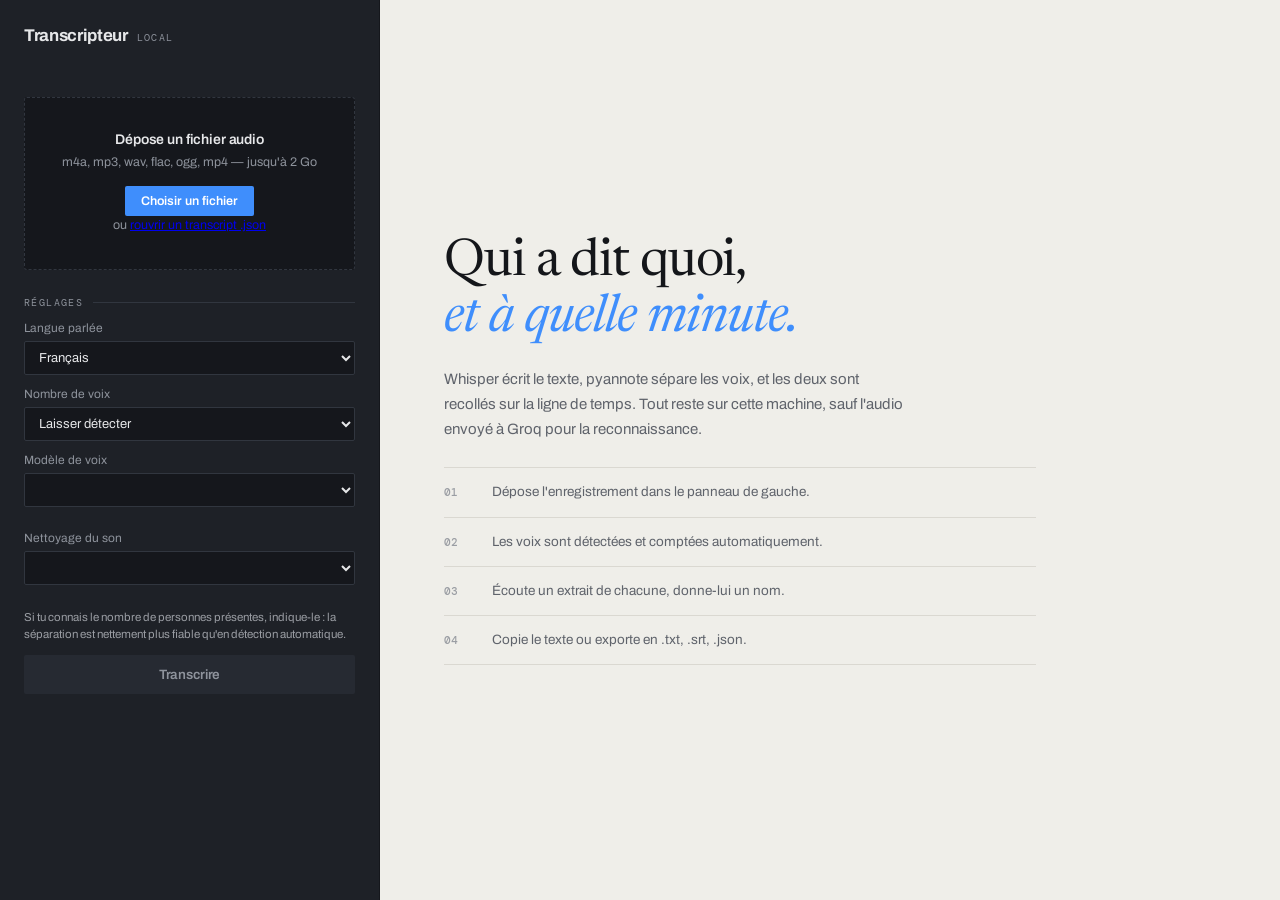
==== commit 4560607b: "Rouvrir un transcript déjà produit, sans tout retranscrire Transcrire quatre-vingts minutes demande " ====
--- a/transcripteur/static/index.html
+++ b/transcripteur/static/index.html
@@ -358,6 +358,8 @@
       <h2>Dépose un fichier audio</h2>
       <p>m4a, mp3, wav, flac, ogg, mp4&nbsp;— jusqu'à 2 Go</p>
       <button type="button" id="pick">Choisir un fichier</button>
+      <p class="rouvrir">ou <a href="#" id="reopen">rouvrir un transcript .json</a></p>
+      <input type="file" id="jsonfile" accept=".json,application/json" hidden>
       <input type="file" id="file" accept="audio/*,video/mp4,video/quicktime" hidden>
     </div>
 
@@ -975,6 +977,28 @@
 /* ---------- dépôt du fichier ---------- */
 const zone = $('#dropzone');
 $('#pick').onclick = () => $('#file').click();
+
+/* Rouvrir un transcript déjà produit.
+
+   Transcrire quatre-vingts minutes coûte une dizaine de minutes de
+   calcul. Les repayer pour rédiger le compte rendu dans une autre forme,
+   ou pour reprendre le travail le lendemain, n'a pas de sens : le
+   transcript exporté contient déjà tout ce dont la rédaction a besoin. */
+$('#reopen').onclick = (e) => { e.preventDefault(); $('#jsonfile').click(); };
+$('#jsonfile').onchange = async () => {
+  const fichier = $('#jsonfile').files[0];
+  if (!fichier) return;
+  const corps = new FormData();
+  corps.append('file', fichier);
+  try {
+    job = await api('/api/jobs/import', { method: 'POST', body: corps });
+    jobId = job.id;
+    names = job.names || {};
+    render();
+  } catch (err) {
+    alert(err.message);
+  }
+};
 $('#file').onchange = e => e.target.files[0] && accept(e.target.files[0]);
 
 ['dragenter','dragover'].forEach(ev => zone.addEventListener(ev, e => {
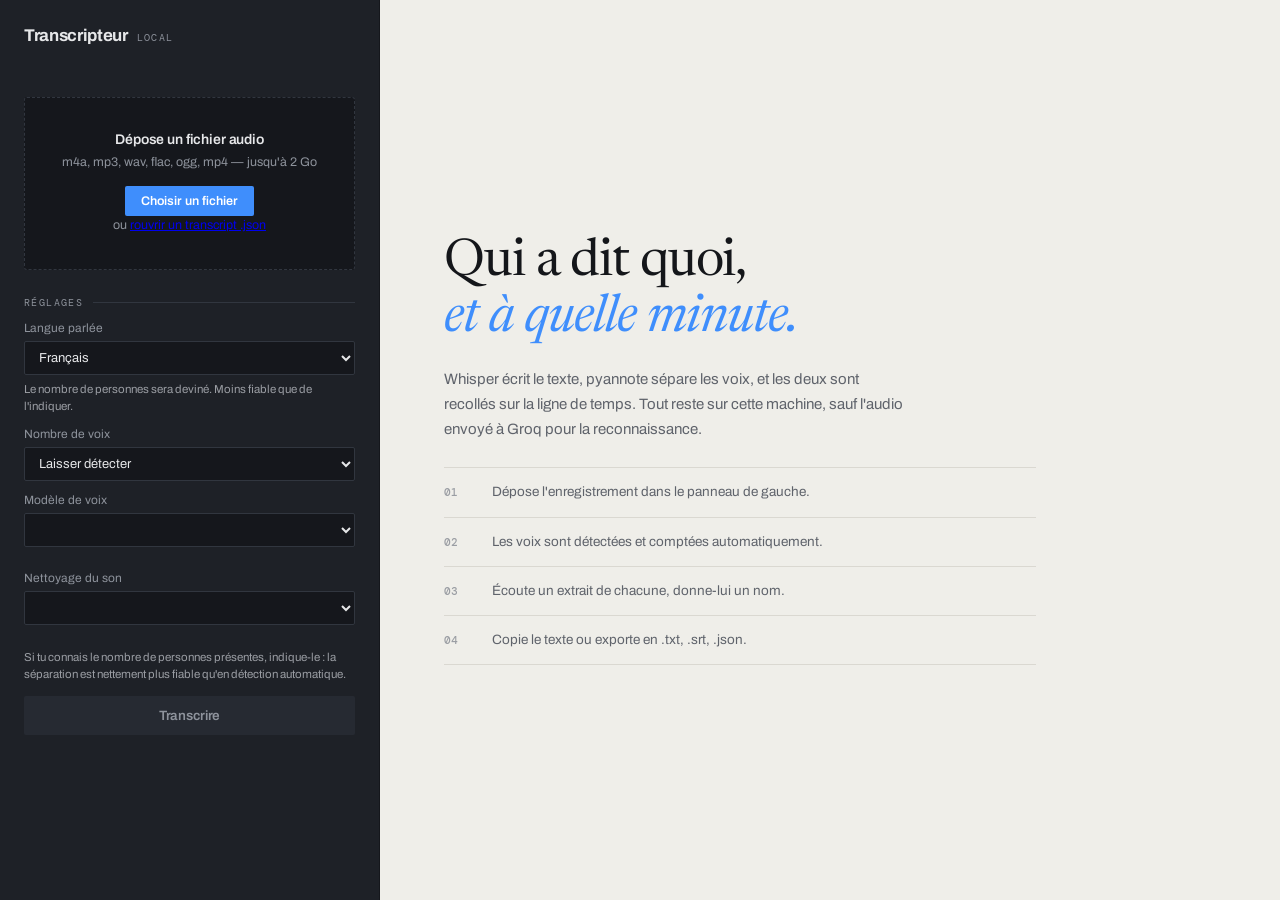
==== commit b57e1c53: "Séparer les voix devient un choix explicite, et non un effet de bord Se passer de la séparation étai" ====
--- a/transcripteur/static/index.html
+++ b/transcripteur/static/index.html
@@ -396,12 +396,14 @@
           <option value="fi">Finnois</option>
           <option value="">Détection automatique</option>
         </select>
+        <p class="hint" id="counthint"></p>
       </div>
       <div class="field">
         <label for="count">Nombre de voix</label>
         <select id="count">
           <option value="auto" selected>Laisser détecter</option>
-          <option value="1">1 (pas de séparation)</option>
+          <option value="none">Ne pas séparer — beaucoup plus rapide</option>
+          <option value="1">1 seule personne</option>
           <option value="2">2</option>
           <option value="3">3</option>
           <option value="4">4</option>
@@ -976,6 +978,28 @@
 
 /* ---------- dépôt du fichier ---------- */
 const zone = $('#dropzone');
+/* Séparer les voix est de loin l'étape la plus lente — sur une réunion
+   de deux heures et demie, trois quarts d'heure contre quelques minutes
+   pour le reste — et c'est aussi la moins fiable. Quand on ne cherche
+   qu'un compte rendu, s'en passer n'enlève rien au résultat. Autant le
+   dire là où le choix se fait. */
+function majCount() {
+  const v = $('#count').value;
+  const notes = {
+    none: "Le texte seul, sans chercher qui parle. C'est l'étape la plus "
+        + "longue : sur une réunion de deux heures, quelques minutes au lieu "
+        + "d'une heure. Les comptes rendus et résumés n'en ont pas besoin.",
+    auto: "Le nombre de personnes sera deviné. Moins fiable que de l'indiquer.",
+    1: "Un seul locuteur : rien à séparer, donc aussi rapide que l'option "
+       + "ci-dessus.",
+  };
+  $('#counthint').textContent = notes[v]
+    || "La séparation est nettement plus fiable quand le nombre est indiqué, "
+     + "mais elle reste approximative sur un micro unique dans une salle.";
+}
+$('#count').onchange = majCount;
+majCount();
+
 $('#pick').onclick = () => $('#file').click();
 
 /* Rouvrir un transcript déjà produit.
@@ -1040,10 +1064,11 @@
   const form = new FormData();
   form.append('file', picked);
   form.append('language', $('#lang').value);
-  form.append('diarize', count === '1' ? 'false' : 'true');
+  const separe = count !== '1' && count !== 'none';
+  form.append('diarize', separe ? 'true' : 'false');
   form.append('embedding', $('#emb').value);
   form.append('denoise', $('#clean').value);
-  if (count !== 'auto' && count !== '1') form.append('speakers', count);
+  if (separe && count !== 'auto') form.append('speakers', count);
 
   $('#go').disabled = true;
   $('#go').textContent = 'Envoi…';
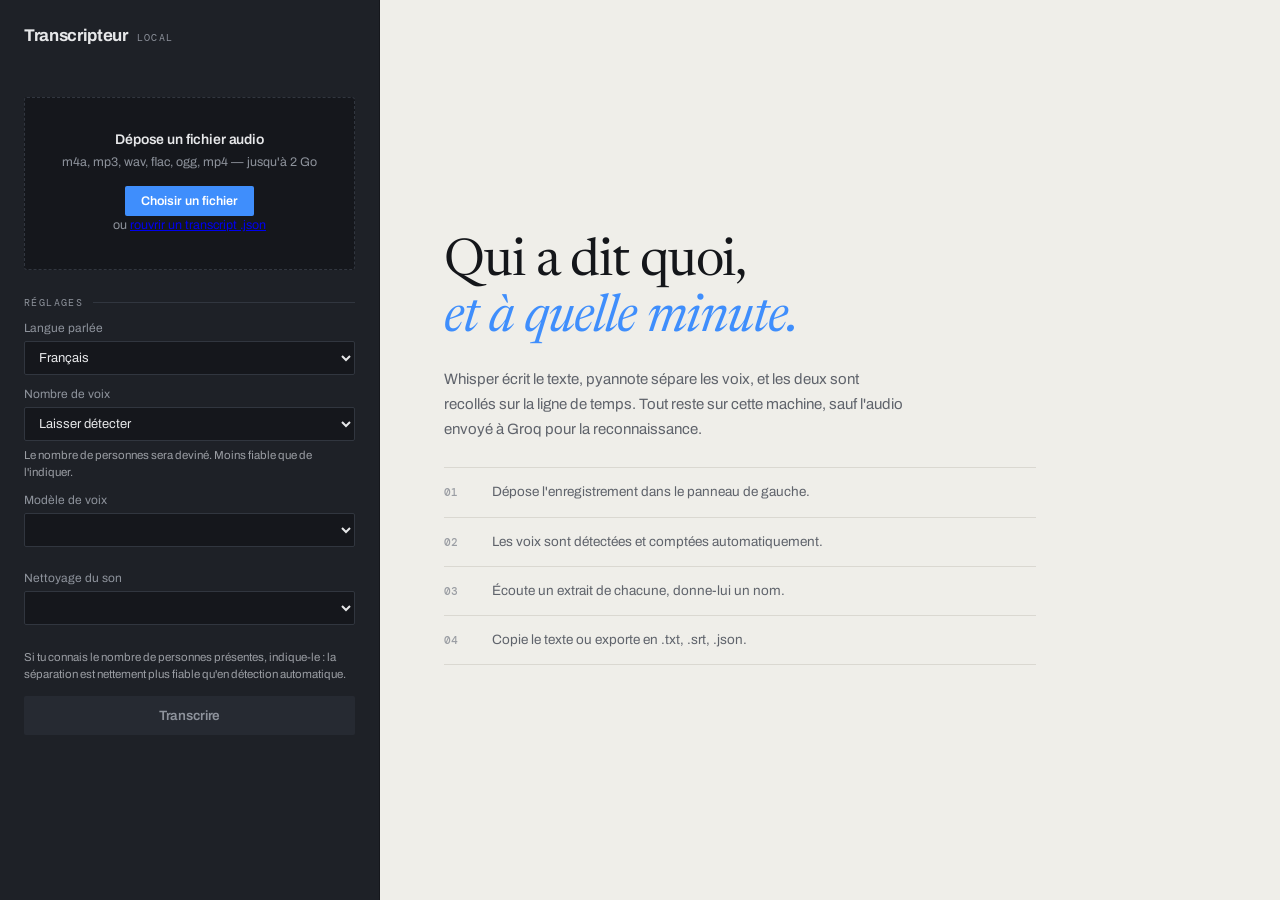
==== commit 49c8051b: "La note du nombre de voix s'affichait sous la langue parlée Mon insertion visait « le </select> » et" ====
--- a/transcripteur/static/index.html
+++ b/transcripteur/static/index.html
@@ -396,7 +396,6 @@
           <option value="fi">Finnois</option>
           <option value="">Détection automatique</option>
         </select>
-        <p class="hint" id="counthint"></p>
       </div>
       <div class="field">
         <label for="count">Nombre de voix</label>
@@ -412,6 +411,7 @@
           <option value="7">7</option>
           <option value="8">8</option>
         </select>
+        <p class="hint" id="counthint"></p>
       </div>
       <div class="field">
         <label for="emb">Modèle de voix</label>
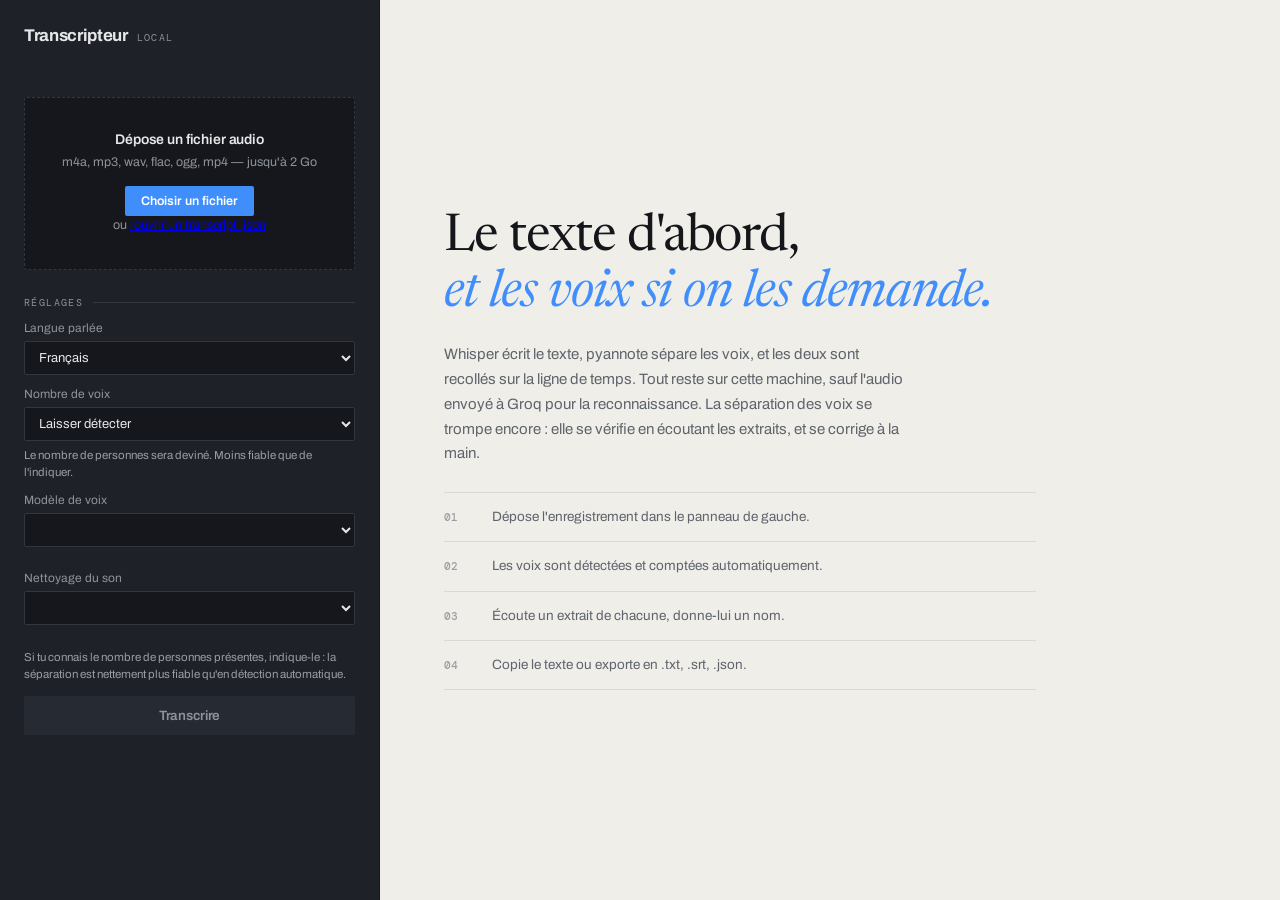
==== commit 93fbc1f6: "La refonte devient l'interface, et une promesse de trop s'en va / servait l'ancienne interface, /vm " ====
--- a/transcripteur/static/index.html
+++ b/transcripteur/static/index.html
@@ -347,6 +347,9 @@
 </style>
 </head>
 <body>
+<div class="perime" id="perime" hidden>Le programme a été modifié depuis son
+  démarrage. L'affichage est à jour, le traitement non : <b>arrête et relance</b>
+  le serveur pour que les corrections s'appliquent.</div>
 <div class="shell">
 
   <aside class="console">
@@ -440,8 +443,8 @@
 
   <main class="stage" id="stage-area">
     <div class="blank">
-      <h1>Qui a dit quoi,<br><em>et à quelle minute.</em></h1>
-      <p>Whisper écrit le texte, pyannote sépare les voix, et les deux sont recollés sur la ligne de temps. Tout reste sur cette machine, sauf l'audio envoyé à Groq pour la reconnaissance.</p>
+      <h1>Le texte d'abord,<br><em>et les voix si on les demande.</em></h1>
+      <p>Whisper écrit le texte, pyannote sépare les voix, et les deux sont recollés sur la ligne de temps. Tout reste sur cette machine, sauf l'audio envoyé à Groq pour la reconnaissance. La séparation des voix se trompe encore : elle se vérifie en écoutant les extraits, et se corrige à la main.</p>
       <div class="steps">
         <div><b>01</b><span>Dépose l'enregistrement dans le panneau de gauche.</span></div>
         <div><b>02</b><span>Les voix sont détectées et comptées automatiquement.</span></div>
@@ -458,6 +461,7 @@
       <button data-x="copy">Copier le texte</button>
       <button data-x="txt">Enregistrer .txt</button>
       <button data-x="srt">Sous-titres .srt</button>
+      <button data-x="srt-noms">Sous-titres nommés .srt</button>
       <button data-x="json">Données .json</button>
       <button id="reread">Relire</button>
       <button id="sum">Résumer</button>
@@ -489,7 +493,10 @@
 </div>
 
 
-<audio id="player" hidden></audio>
+<!-- Un <video> même pour un audio : même API, donc le code de lecture
+     ne change pas, et apercu.js peut le rendre visible quand le fichier
+     déposé est une vidéo. -->
+<video id="player" hidden playsinline></video>
 <audio id="sampler" hidden></audio>
 
 <script>
@@ -508,6 +515,7 @@
 
 api('/api/health').then(h => {
   ready = h.has_key;
+  if (h.code_perime) banniereRedemarrer();
   if (!ready) askForKey();
   else if (!h.key_from_env) $('#changekey').hidden = false;
 }).catch(() => {});
@@ -593,6 +601,7 @@
    rôles valent pour la relecture comme pour le résumé, et personne n'a
    envie de les retaper. */
 let contexteMemo = '';
+let modelesRelecture = null;
 
 /* Le choix du modèle de relecture n'est pas un réglage de confort : un
    modèle à grand contexte lit la réunion entière d'un coup, un petit la
@@ -603,6 +612,7 @@
   if (!sel) return;
   let d;
   try { d = await api('/api/relecture/modeles'); } catch { return; }
+  modelesRelecture = d.modeles;
   const choisi = sel.value || d.defaut;
   sel.innerHTML = d.modeles.map(m => `<option value="${m.cle}"
     ${m.dispo ? '' : 'disabled'} ${m.cle === choisi && m.dispo ? 'selected' : ''}>
@@ -697,9 +707,15 @@
     try {
       const c = await api(`/api/jobs/${job.id}/cout?${q}`);
       const milliers = Math.round(c.jetons / 1000);
-      $('#rcout').textContent = `Environ ${milliers} 000 jetons pour ${c.blocs} blocs. `
-        + `Le forfait gratuit de Groq en donne 200 000 par jour et par modèle : `
-        + `si l'un est épuisé, en choisir un autre dans la liste.`;
+      // La note nommait Groq quel que soit le modèle retenu, et annonçait
+      // un quota qui n'est pas celui du fournisseur en service.
+      const m = (modelesRelecture || []).find(x => x.cle === $('#rmod').value) || {};
+      const bloc = c.blocs === 1 ? 'bloc' : 'blocs';
+      $('#rcout').textContent = `Environ ${milliers} 000 jetons pour ${c.blocs} ${bloc}.`
+        + (m.gratuit === false
+            ? ` Facturé à l'usage : quelques dizaines de centimes.`
+            : ` Modèle gratuit, soumis à un quota quotidien — s'il est épuisé,`
+              + ` en choisir un autre dans la liste.`);
     } catch { $('#rcout').textContent = ''; }
   };
   $('#rmod').onchange = () => { majModeles(); majCout(); };
@@ -934,6 +950,14 @@
 document.querySelectorAll('.exportbar button[data-x]').forEach(
   b => b.onclick = () => exportAs(b.dataset.x));
 
+/* Le serveur tourne du code plus ancien que les fichiers sur le disque.
+   L'interface se recharge du disque à chaque visite, le code Python non :
+   on peut donc voir des réglages tout neufs piloter un traitement
+   périmé. Plutôt que de laisser chercher la panne ailleurs, on le dit. */
+function banniereRedemarrer() {
+  $('#perime').hidden = false;
+}
+
 function askForKey() {
   $('#dock').hidden = false;
   $('#stage-area').innerHTML = `<div class="setup">
